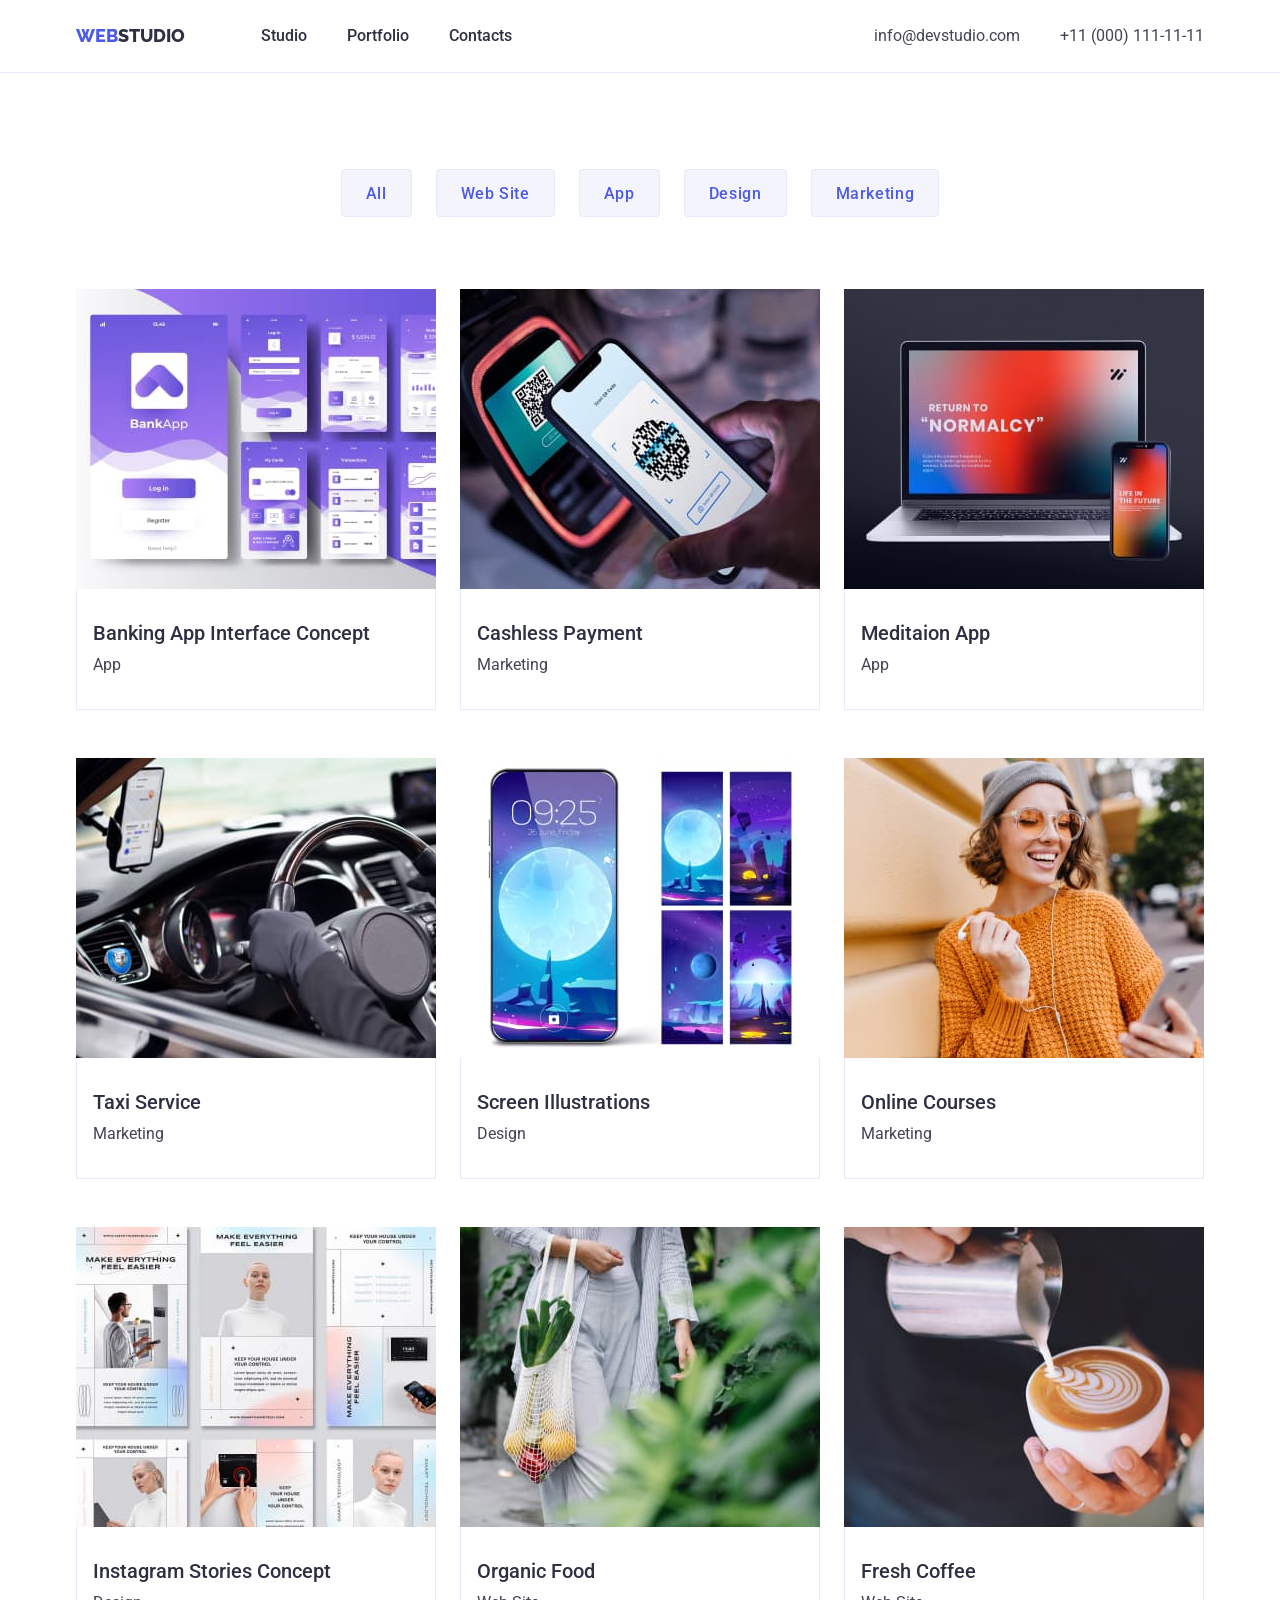
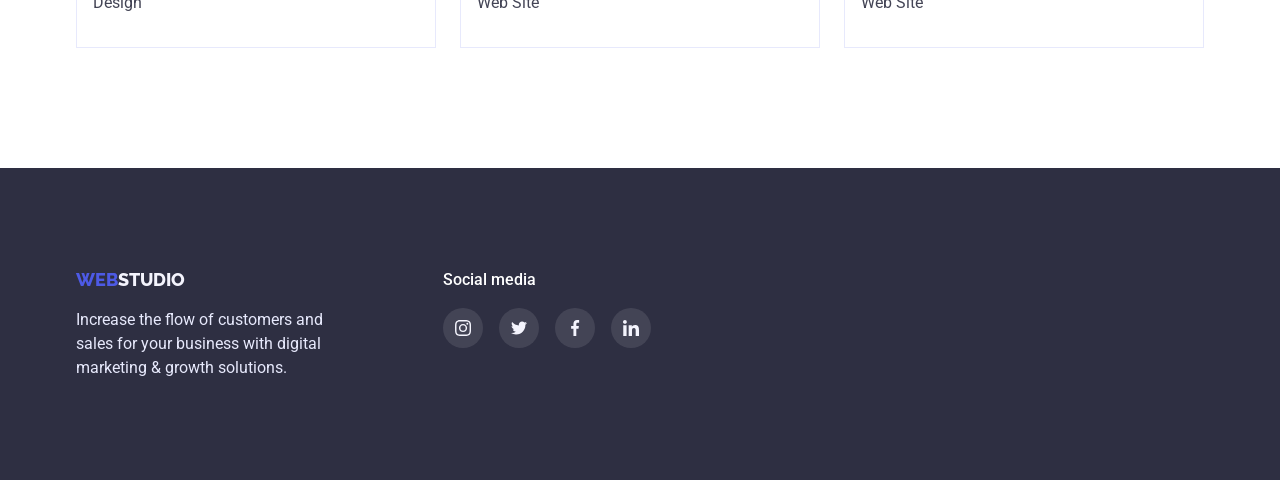
==== portfolio.html @ 689ca7af "Create portfolio.html" ====
<!DOCTYPE html>
<html lang="en">
<head>
    <meta charset="UTF-8">
    <meta http-equiv="X-UA-Compatible" content="IE=edge">
    <meta name="viewport" content="width=device-width, initial-scale=1.0">
    <title>goit-markup-hw-03</title>
    <!-- ====================== Attaching text styles. ====================== -->
    <link rel="preconnect" href="https://fonts.googleapis.com">
    <link rel="preconnect" href="https://fonts.gstatic.com" crossorigin>
    <link href="https://fonts.googleapis.com/css2?family=Raleway:wght@800&family=Roboto:wght@400;500;700;900&display=swap"
        rel="stylesheet">
    <!-- ====================== Normalization. ====================== -->    
    <link rel="stylesheet" href="https://cdnjs.cloudflare.com/ajax/libs/modern-normalize/1.1.0/modern-normalize.min.css">
    <!-- ====================== Attaching a styles file. ====================== -->
    <link rel="stylesheet" href="./css/styles.css">
</head>

<body>
    
    <!-- ====================== Page header! ====================== -->
    <header class="h-underline">
        <!-- ====================== Main navigation ====================== -->
                  
        <div class="main-nav container">
            <nav class="main-nav">
                <!-- ====================== logo created as a text ====================== -->
                <a href="./index.html" class="link"><span class="logo-web">Web</span><span class="logo-studio-h">Studio</span></a>
            
                    <!-- ====================== Main page navigation ====================== -->
                    <ul class="site-nav link">
                        <li class="item"><a href="./index.html" class="link medium-text">Studio</a></li> 
                        <li class="item"><a href="./portfolio.html" class="link medium-text">Portfolio</a></li>
                        <li class="item"><a href="" class="link medium-text">Contacts</a></li>
                    </ul>
            </nav>
                    
                    <!-- ====================== Contacts ====================== -->
            
            <address class="adress-nav">
                
                    <ul class="auth-nav link">
                        <li class="item"><a href="mailto:info@devstudio.com" class="link small-text carrent">info@devstudio.com</a></li>
                         <li class="item"><a href="tel:+110001111111" class="link small-text carrent">+11 (000) 111-11-11</a></li>
                    </ul>
                
            </address>
        </div >
        
    </header>
    <!-- ====================== Main oraginal conten ====================== -->
    <main>

        <!-- ====================== Main section ====================== -->
        <section class="portfolio-section">

            <!-- ====================== Top menu filter ====================== -->
        <div class="container element-direction">
            <div class="b-positionong">
                <ul class="btm link">
                    <li class="item"><button type="button" class="button-nav button-text">All</button></li>
                    <li class="item"><button type="button" class="button-nav button-text">Web Site</button></li>
                    <li class="item"><button type="button" class="button-nav button-text">App</button></li>
                    <li class="item"><button type="button" class="button-nav button-text">Design</button></li>
                    <li class="item"><button type="button" class="button-nav button-text">Marketing</button></li>
                </ul>
            </div>
                
        <!-- Portfolio cards space -->

            <div>
                <ul class="card-set link">
                    <li class="item">
                        <img src="./images/portfolio/bank-app.jpg" alt="banking applications" width="360" height="300">
                        <div class="card-set-description"> 
                            <h2 class="title-third">Banking App Interface Concept</h2>
                            <p class="small-text">App</p>
                        </div>
                    </li>
    
                    <li class="item">
                        <img src="./images/portfolio/mobile-in-car.jpg" alt="mobile payments in the car" width="360" height="300">
                        <div class="card-set-description">
                            <h2 class="title-third">Cashless Payment</h2>
                            <p class="small-text">Marketing</p>
                        </div>
                    </li>
    
                    <li class="item">
                        <img src="./images/portfolio/laptop.jpg" alt="laptop and phone" width="360" height="300">
                        <div class="card-set-description">
                            <h2 class="title-third">Meditaion App</h2>
                            <p class="small-text">App</p>
                        </div>
                    </li>
    
                    <li class="item">
                        <img src="./images/portfolio/steering-wheel.jpg" alt="hands on the steering wheel" width="360" height="300">
                        <div class="card-set-description">
                            <h2 class="title-third">Taxi Service</h2>
                            <p class="small-text">Marketing</p>
                        </div>
                    </li>
    
                    <li class="item">
                        <img src="./images/portfolio/mobile-pic.jpg" alt="pictures on the phone screen" width="360" height="300">
                        <div class="card-set-description">
                            <h2 class="title-third">Screen Illustrations</h2>
                            <p class="small-text">Design</p>
                        </div>
                    </li>
                    <li class="item">
                        <img src="./images/portfolio/young-girl.jpg" alt="a girl with a phone in her hand" width="360" height="300">
                        <div class="card-set-description">
                            <h2 class="title-third">Online Courses</h2>
                            <p class="small-text">Marketing</p>
                        </div>
                    </li>
    
                    <li class="item">
                        <img src="./images/portfolio/portret-pic.jpg" alt="design of stories for Instagram" width="360" height="300">
                        <div class="card-set-description">
                            <h2 class="title-third">Instagram Stories Concept</h2>
                            <p class="small-text">Design</p>
                        </div>
                    </li>
    
                    <li class="item">
                        <img src="./images/portfolio/mesh-beg.jpg" alt="food in a mesh bag" width="360" height="300">
                        <div class="card-set-description">
                            <h2 class="title-third">Organic Food</h2>
                            <p class="small-text">Web Site</p>
                        </div>
                    </li>
    
                    <li class="item">
                        <img src="./images/portfolio/cup-of-coffee.jpg" alt="cup of coffee in hand" width="360" height="300">
                        <div class="card-set-description">
                            <h2 class="title-third">Fresh Coffee</h2>
                            <p class="small-text">Web Site</p>
                        </div>
                    </li>
                </ul>
            </div>
        </div>
        </section>
        
    </main>

    <!-- ====================== Page footer! ====================== -->
    <footer class="section-f-double-pad bg-color-f">
        
        <div class="container footer-box">

            <div class="logo-f-size">
                <a href="./index.html" class="link"><span class="logo-web">Web</span><span class="logo-studio-f">Studio</span></a>
                <p class="footer-text">
                    Increase the flow of customers and <br> sales for your business with digital <br> marketing & growth solutions. 
                </p>
            </div>

            <div class="foter-cosial-media">
                <p class="medium-text-footer-social">Social media</p>

                <ul class="social-list list">

                    <li class="social-list-iten">
                        <a href="" class="social-list-link-f">
                            <svg class="social-list-icon" width="16" height="16">
                                <use href="./images/icons.svg#icon-our-team-instagram"></use>
                            </svg>
                        </a>
                    </li>

                    <li class="social-list-iten">
                        <a href="" class="social-list-link-f">
                            <svg class="social-list-icon" width="16" height="16">
                                <use href="./images/icons.svg#icon-our-team-twitter"></use>
                            </svg>
                        </a>
                    </li>

                    <li class="social-list-iten">
                        <a href="" class="social-list-link-f">
                            <svg class="social-list-icon" width="16" height="16">
                                <use href="./images/icons.svg#icon-our-team-facebook"></use>
                            </svg>
                        </a>
                    </li>

                    <li class="social-list-iten">
                        <a href="" class="social-list-link-f">
                            <svg class="social-list-icon" width="16" height="16">
                                <use href="./images/icons.svg#icon-our-team-linkedin"></use>
                            </svg>
                        </a>
                    </li>
                    
                </ul>

            </div>

        </div>
          
    </footer>
</body>
</html>
---- css/styles.css ----
/* ====================== Stule Guide (colors) ====================== */

/* ====================== Оголошуємо змінні CSS ====================== */
:root {
    --primary-brand-color: #4D5AE5;
    --pressed-state-color: #404BBF;
    --hero-text-color: #ffffff;
    --dark-color: #2E2F42;
    --success-color: #31D0AA;
    --text-color: #434455;
    --subtle-text-color: #8E8F99;
    --accent-color: #E7E9FC;
    --light-colors: #F4F4FD;
    
    --space-under-section: 120px;
}

/* ====================== Body global stylea! ====================== */
html {
    box-sizing: border-box;
}

*,
*::before,
*::after {
    box-sizing: inherit;
}

body {
    font-family: 'roboto', sans-serif;
    color: var(--dark-color);
}

h1, h2, h3, p {
    margin-top: 0px;
    margin-bottom: 0px;
}

ul, ol {
    margin-top: 0px;
    margin-bottom: 0px;
    padding-left: 0px;
}

img {
    display: block;
    margin-right: 0px;
}

button {
    cursor: pointer;
}

/* ====================== Text Guide ====================== */

/* Global main paramrters for text */
.main-text-style {
    font-style: normal;
    letter-spacing: 0.02em;
}

/* H1 style */
.hero-title {
    
    margin-top: 0px;
    margin-bottom: 0px;
    text-align: center;
    font-size: 56px;
    line-height: 1.15;    
    color: var(--hero-text-color);
}

.fool-title {
    margin-bottom: 48px;
}

/* H2 style */
.title-second {
    text-align: center;
    margin-bottom: 72px;

    font-size: 36px;
    line-height: 1.11;
    text-transform: capitalize;   
}

/* H3 style */
.title-third {
    margin-top: 0px;
    margin-bottom: 8px;
    font-weight: 500;
    font-size: 20px;
    line-height: 1.2;
    color: var(--dark-color);
}

/* Body text style */
.small-text {
    margin-top: 0px;
    margin-bottom: 0px;

    font-size: 16px;
    line-height: 1.5;
    color: var(--text-color);
}


/* Body text style 2 */
.medium-text {
    font-weight: 500;
    font-size: 16px;
    line-height: 1.5;
    color: var(--dark-color);
}

/* Footer text */
.footer-text {
    
    padding-top: 16px;
    font-size: 16px;
    line-height: 1.5;
    color: var(--accent-color);

}

/* Text style Footwr social media before list of icon */
.medium-text-footer-social {
    font-weight: 500;
    font-size: 16px;
    line-height: 1.5;
    margin-bottom: 16px;
    color: var(--hero-text-color);
}

/* ====================== Universal Container ====================== */

.container {
    margin-left: auto;
    margin-right: auto;
    width: 1158px; 
    padding-left: 15px;
    padding-right: 15px;
}

.section-singl-pad {
    padding-top: 120px;   
}

.section-double-pad {
    padding-top: 120px;
    padding-bottom: 120px;
}

.section-f-double-pad {
    padding-top: 100px;
    padding-bottom: 100px;
}

.portfolio-section {
    padding-top: 96px;
    padding-bottom: 120px;
}

.h-underline {
    border-bottom: 1px solid var(--accent-color);
}
/* ====================== main page hero button ====================== */

/* Button text style */
.button-text {
    font-family: 'Roboto', sans-serif;
    font-weight: 500;
    font-size: 16px;
    line-height: 1.5;
    letter-spacing: 0.04em; 
    color: var(--primary-brand-color);
}

/* Hero-button text style */
.hero-button {
    display: block;
    margin-left: auto;
    margin-right: auto;
    padding: 16px 32px;

    font-weight: 500;
    font-size: 16px;
    line-height: 1.5;
    letter-spacing: 0.04em; 
    color: var(--hero-text-color);
    background-color: var(--primary-brand-color);
    border: none;
    cursor: pointer;
}
/* ====================== logo ====================== */
.logo-web {
    font-family: 'Raleway', sans-serif;
    font-style: normal;
    font-weight: 800;
    font-size: 18px;
    line-height: 1.33;
    color: var(--primary-brand-color); 
    text-transform: uppercase;
}

.logo-studio-h {
    font-family: 'Raleway', sans-serif;
    font-style: normal;
    font-weight: 800;
    font-size: 18px;
    line-height: 1.33;
    color: var(--dark-color);
    text-transform: uppercase;
    
}

.logo-studio-f {
    font-family: 'Raleway', sans-serif;
    font-style: normal;
    font-weight: 800;
    font-size: 18px;
    line-height: 1.33;
    color: var(--light-colors);
    text-transform: uppercase;
}

/* ====================== BG section Colors ====================== */
/* Page header style */
.bg-color-h {
    margin-left: auto;
    margin-right: auto;
    
    padding-top: 188px;
    padding-bottom: 188px;
    
    background-color: var(--dark-color);
}

.bg-color-f {      
    background-color: var(--dark-color);
}

/* BG section Our Team */
.our-team-colors-bg {
     background-color: var(--light-colors);
}


/* ====================== Link and list ====================== */
/* Link style */
.link {
    font-style: normal;
    text-decoration: none;
    list-style: none;
    padding: 0px;
    margin: 0px;
}

.list {
    list-style: none;
}
/* ====================== Site Navigation ====================== */

/* Main mav */

.main-nav {
    display: flex;
    align-items: center; 
}

.site-nav {
    display: flex;
    margin-left: 76px;
}

.site-nav .item + .item {
    margin-left: 40px;
}

.site-nav .link {
    display: block;
    padding-top: 24px;
    padding-bottom: 24px;
}

.site-nav .link:hover,
.site-nav .link:focus {
    color: var(--primary-brand-color);
}

/* A highlighted link to the active page */
.site-nav .carrent {
    color: blue;
}
/* ====================== Hero. ====================== */

.hero-bg {
    background-image: linear-gradient(rgba(46, 47, 66, 0.7), rgba(46, 47, 66, 0.7)), url(../images/hero/fon-pic-ofice-people.jpg);
    width: 1440px;
    height: 600px;
    background-repeat: no-repeat;
    background-position: center center;
    background-size: cover;
}

/* ====================== Section 2. Privilegis. ====================== */

.privil-list {
    display: flex;
    justify-content: center;
    gap: 24px;
}

.privil-list-link {
    display: flex;
    justify-content: center;
    align-items: center;
    width: 264px;
    height: 112px;
    margin-bottom: 8px;
    background-color: var(--light-colors);
    border-radius: 4px;
}

/* ====================== Section 3. What are we doing. ====================== */

.photo {
    display: flex;
}

.photo .item + .item {
    margin-left: 24px;
}

/* ====================== Section 4. Our Team. ====================== */

.team-cards {
    text-align: center;
    display: flex;
    
}

.team-cards .item + .item {
    margin-left: 24px;
}


.card-description {
    padding-top: 32px;
    padding-bottom: 32px;
    background-color: #fff;
    box-shadow: 0px 1px 6px rgba(46, 47, 66, 0.08), 0px 1px 1px rgba(46, 47, 66, 0.16), 0px 2px 1px rgba(46, 47, 66, 0.08);
    border-radius: 0px 0px 4px 4px;
}

.social-list {
    display: flex;
    justify-content: center;
    gap: 16px;
}

.social-list-link {
    display: flex;
    justify-content: center;
    align-items: center;
    width: 40px;
    height: 40px;
    border-radius: 50%;
    background-color: var(--primary-brand-color);
}

.social-list-link:focus,
.social-list-link:hover {
    background-color: var(--pressed-state-color);
}

.small-text-icon {
    margin-top: 0px;
    margin-bottom: 0px;

    font-size: 16px;
    line-height: 1.5;
    color: var(--text-color);
    margin-bottom: 8px;
}

.social-list-icon {
    fill: var(--light-colors);
}
/* ====================== Section 5. Customers. ====================== */

.section-double-pad-long-up {
    padding-top: 130px;
    padding-bottom: 120px;
}

.customers-list {
    display: flex;
    justify-content: center;
    gap: 24px;
}

.customers-list-item {
    display: flex;
}

.customers-list-link {
    display: flex;
    justify-content: center;
    align-items: center;
    width: 168px;
    height: 88px;
    border: 1px solid var(--subtle-text-color);
    border-radius: 4px;
}

.customers-list-icon {
    fill: var(--subtle-text-color);
}

.customers-list-link:focus,
.customers-list-link:hover {
    border-color: var(--primary-brand-color);
}

.customers-list-link:focus .customers-list-icon,
.customers-list-link:hover .customers-list-icon {
    fill: var(--primary-brand-color);
} 

/* ====================== Footer. ====================== */

.logo-footer {
    padding-bottom: 16px;
    display: block;
}

.footer-box {
    display: flex;
}

.foter-cosial-media {
    margin-left: 120px;
}

.social-list-link-f {
    display: flex;
    justify-content: center;
    align-items: center;
    width: 40px;
    height: 40px;
    border-radius: 50%;
    background-color: rgba(255, 255, 255, 0.1);;
}

.social-list-link-f:focus,
.social-list-link-f:hover {
    background-color: var(--success-color);
}

/* ====================== Adress Activation ====================== */

.adress-nav {
    margin-left: auto;
    display: flex;
}

.adress-nav .link:hover,
.adress-nav .link:focus {
    color: var(--primary-brand-color);
}

.auth-nav {
    display: flex;
}

.auth-nav .link {
    display: block;
    padding-top: 24px;
    padding-bottom: 24px;
}
.auth-nav .item + .item {
    margin-left: 40px;
}
/* ====================== Portfolio button menu navigation ====================== */

.element-direction {
    flex-direction: column;
}

.b-positionong {
    justify-content: center;
    margin-bottom: 72px;
}

.btm {
    display: flex;
    justify-content: center;
}

.btm .item + .item {
    margin-left: 24px;
}

.button-nav {
    display: inline-block;
    padding: 12px 24px;

    height: 48px;
    color: var(--primary-brand-color);
    background-color: var(--light-colors);
    border: 1px solid #E7E9FC;
    border-radius: 4px;
    cursor: pointer;
    font-family: 'Roboto', sans-serif;
    text-align: center;
}

.button-nav:hover,
.button-nav:focus {
    color: var(--hero-text-color);
    background-color: var(--pressed-state-color);
    border: 1px solid transparent;

    box-shadow: 0px 3px 1px rgba(0, 0, 0, 0.1), 0px 2px 1px rgba(0, 0, 0, 0.08), 0px 2px 2px rgba(0, 0, 0, 0.12);
    border-radius: 4px;
}

/* ====================== Portfolio cards ====================== */

.card-set {
    display: flex;
    flex-wrap: wrap;

    list-style: none;
    margin-left: -24px;
    margin-top: -48px;
}

.card-set > .item {
    flex-basis: calc(100% / 3 - 24px);
}

.card-set-description {    
    width: 360px;
    padding-top: 32px;
    padding-bottom: 32px;
    padding-left: 16px;
    
    border: 1px solid #E7E9FC;
    border-top: 0px;
}

.card-set .item:hover,
.card-set .item:focus {
    box-shadow: 0px 1px 6px rgba(46, 47, 66, 0.08), 0px 1px 1px rgba(46, 47, 66, 0.16), 0px 2px 1px rgba(46, 47, 66, 0.08);
}

.card-set > .item {
    margin-left: 24px;
    margin-top: 48px;
}
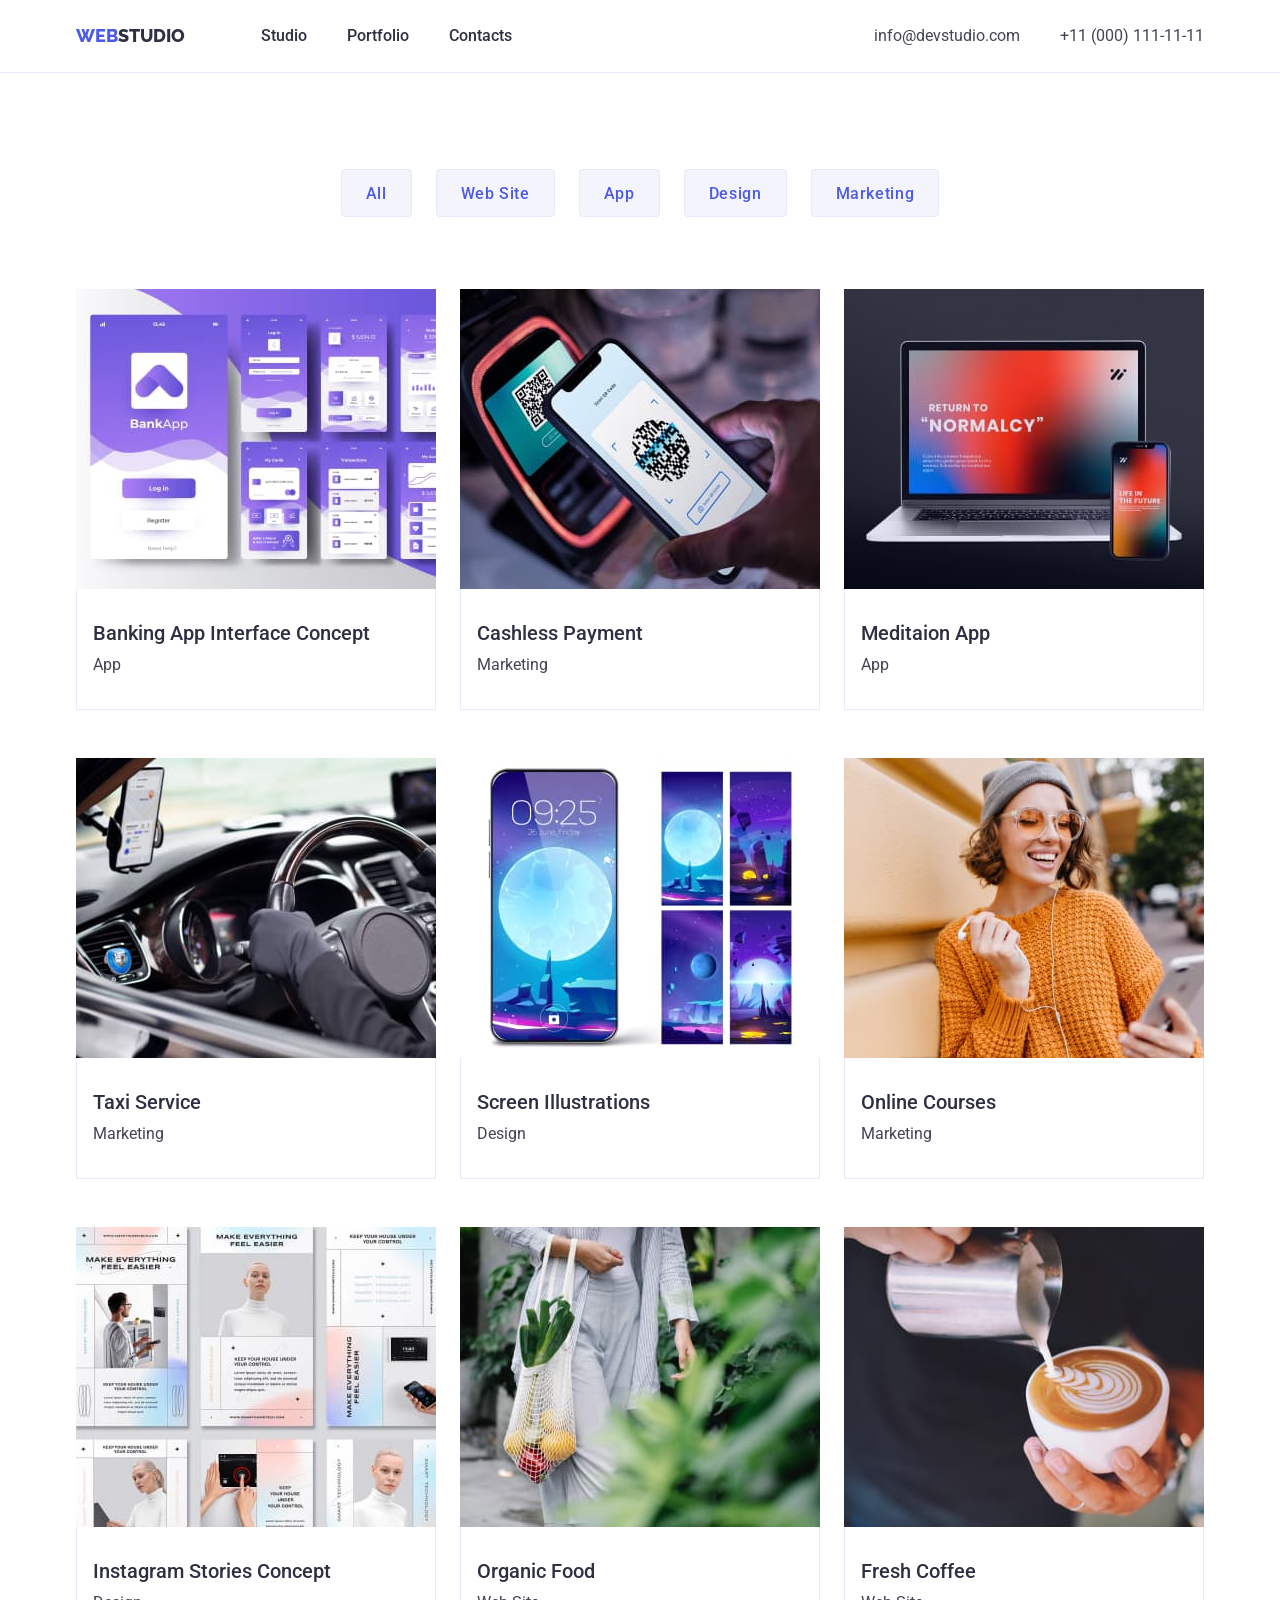
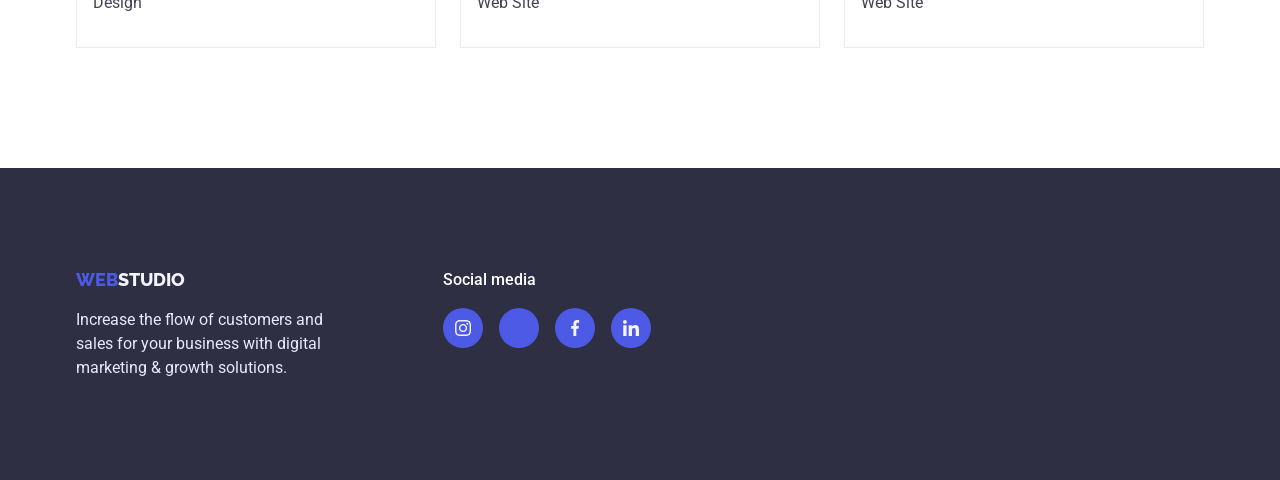
==== commit 6e2dc8f2: "Update portfolio.html" ====
--- a/portfolio.html
+++ b/portfolio.html
@@ -1,7 +1,7 @@
 <!DOCTYPE html>
 <html lang="en">
 <head>
-    <meta charset="UTF-8">
+    <meta charset="UTF-8"> 
     <meta http-equiv="X-UA-Compatible" content="IE=edge">
     <meta name="viewport" content="width=device-width, initial-scale=1.0">
     <title>goit-markup-hw-03</title>
@@ -18,190 +18,200 @@
 
 <body>
     
-    <!-- ====================== Page header! ====================== -->
-    <header class="h-underline">
-        <!-- ====================== Main navigation ====================== -->
-                  
-        <div class="main-nav container">
-            <nav class="main-nav">
-                <!-- ====================== logo created as a text ====================== -->
-                <a href="./index.html" class="link"><span class="logo-web">Web</span><span class="logo-studio-h">Studio</span></a>
+        <!-- ====================== Page header! ====================== -->
+        <header class="h-underline">
+            <!-- ====================== Main navigation ====================== -->
+                    
+            <div class="main-nav container">
+                <nav class="main-nav">
+                    <!-- ====================== logo created as a text ====================== -->
+                    <a href="./index.html" class="link"><span class="logo-web">Web</span><span class="logo-studio-h">Studio</span></a> 
+                
+                        <!-- ====================== Main page navigation ====================== -->
+                        <ul class="site-nav link">
+                            <li class="item"><a href="./index.html" class="link medium-text">Studio</a></li> 
+                            <li class="item"><a href="./portfolio.html" class="link medium-text">Portfolio</a></li>
+                            <li class="item"><a href="" class="link medium-text">Contacts</a></li>
+                        </ul>
+                </nav>
+                        
+                        <!-- ====================== Contacts ====================== -->
+                
+                <address class="adress-nav">
+                    
+                        <ul class="auth-nav link">
+                            <li class="item"><a href="mailto:info@devstudio.com" class="link small-text carrent">info@devstudio.com</a></li>
+                            <li class="item"><a href="tel:+110001111111" class="link small-text carrent">+11 (000) 111-11-11</a></li>
+                        </ul>
+                    
+                </address>
+            </div >
             
-                    <!-- ====================== Main page navigation ====================== -->
-                    <ul class="site-nav link">
-                        <li class="item"><a href="./index.html" class="link medium-text">Studio</a></li> 
-                        <li class="item"><a href="./portfolio.html" class="link medium-text">Portfolio</a></li>
-                        <li class="item"><a href="" class="link medium-text">Contacts</a></li>
+        </header>
+        <!-- ====================== Main oraginal conten ====================== -->
+        <main>
+
+            <!-- ====================== Main section ====================== -->
+            <section class="portfolio-section">
+
+                <!-- ====================== Top menu filter ====================== -->
+            <div class="container element-direction">
+                <div class="b-positionong">
+                    <ul class="btm link">
+                        <li class="item"><button type="button" class="button-nav button-text">All</button></li>
+                        <li class="item"><button type="button" class="button-nav button-text">Web Site</button></li>
+                        <li class="item"><button type="button" class="button-nav button-text">App</button></li>
+                        <li class="item"><button type="button" class="button-nav button-text">Design</button></li>
+                        <li class="item"><button type="button" class="button-nav button-text">Marketing</button></li>
                     </ul>
-            </nav>
-                    
-                    <!-- ====================== Contacts ====================== -->
+                </div>
+                    
+            <!-- Portfolio cards space -->
+
+                <div>
+                    <ul class="card-set link">
+                        <li class="item">
+                            <img src="./images/portfolio/bank-app.jpg" alt="banking applications" width="360" height="300">
+                            <div class="card-set-description"> 
+                                <h2 class="title-third">Banking App Interface Concept</h2>
+                                <p class="small-text">App</p>
+                            </div>
+                        </li>
+        
+                        <li class="item">
+                            <img src="./images/portfolio/mobile-in-car.jpg" alt="mobile payments in the car" width="360" height="300">
+                            <div class="card-set-description">
+                                <h2 class="title-third">Cashless Payment</h2>
+                                <p class="small-text">Marketing</p>
+                            </div>
+                        </li>
+        
+                        <li class="item">
+                            <img src="./images/portfolio/laptop.jpg" alt="laptop and phone" width="360" height="300">
+                            <div class="card-set-description">
+                                <h2 class="title-third">Meditaion App</h2>
+                                <p class="small-text">App</p>
+                            </div>
+                        </li>
+        
+                        <li class="item">
+                            <img src="./images/portfolio/steering-wheel.jpg" alt="hands on the steering wheel" width="360" height="300">
+                            <div class="card-set-description">
+                                <h2 class="title-third">Taxi Service</h2>
+                                <p class="small-text">Marketing</p>
+                            </div>
+                        </li>
+        
+                        <li class="item">
+                            <img src="./images/portfolio/mobile-pic.jpg" alt="pictures on the phone screen" width="360" height="300">
+                            <div class="card-set-description">
+                                <h2 class="title-third">Screen Illustrations</h2>
+                                <p class="small-text">Design</p>
+                            </div>
+                        </li>
+                        <li class="item">
+                            <img src="./images/portfolio/young-girl.jpg" alt="a girl with a phone in her hand" width="360" height="300">
+                            <div class="card-set-description">
+                                <h2 class="title-third">Online Courses</h2>
+                                <p class="small-text">Marketing</p>
+                            </div>
+                        </li>
+        
+                        <li class="item">
+                            <img src="./images/portfolio/portret-pic.jpg" alt="design of stories for Instagram" width="360" height="300">
+                            <div class="card-set-description">
+                                <h2 class="title-third">Instagram Stories Concept</h2>
+                                <p class="small-text">Design</p>
+                            </div>
+                        </li>
+        
+                        <li class="item">
+                            <img src="./images/portfolio/mesh-beg.jpg" alt="food in a mesh bag" width="360" height="300">
+                            <div class="card-set-description">
+                                <h2 class="title-third">Organic Food</h2>
+                                <p class="small-text">Web Site</p>
+                            </div>
+                        </li>
+        
+                        <li class="item">
+                            <img src="./images/portfolio/cup-of-coffee.jpg" alt="cup of coffee in hand" width="360" height="300">
+                            <div class="card-set-description">
+                                <h2 class="title-third">Fresh Coffee</h2>
+                                <p class="small-text">Web Site</p>
+                            </div>
+                        </li>
+                    </ul>
+                </div>
+            </div>
+            </section>
             
-            <address class="adress-nav">
-                
-                    <ul class="auth-nav link">
-                        <li class="item"><a href="mailto:info@devstudio.com" class="link small-text carrent">info@devstudio.com</a></li>
-                         <li class="item"><a href="tel:+110001111111" class="link small-text carrent">+11 (000) 111-11-11</a></li>
-                    </ul>
-                
-            </address>
-        </div >
-        
-    </header>
-    <!-- ====================== Main oraginal conten ====================== -->
-    <main>
-
-        <!-- ====================== Main section ====================== -->
-        <section class="portfolio-section">
-
-            <!-- ====================== Top menu filter ====================== -->
-        <div class="container element-direction">
-            <div class="b-positionong">
-                <ul class="btm link">
-                    <li class="item"><button type="button" class="button-nav button-text">All</button></li>
-                    <li class="item"><button type="button" class="button-nav button-text">Web Site</button></li>
-                    <li class="item"><button type="button" class="button-nav button-text">App</button></li>
-                    <li class="item"><button type="button" class="button-nav button-text">Design</button></li>
-                    <li class="item"><button type="button" class="button-nav button-text">Marketing</button></li>
-                </ul>
+        </main>
+
+        <!-- ====================== Page footer! ====================== -->
+        <footer class="section-f-double-pad bg-color-f">
+            
+            <div class="container footer-box">
+
+                <div class="logo-f-size">
+                    <a href="./index.html" class="link"><span class="logo-web">Web</span><span class="logo-studio-f">Studio</span></a>
+                    <p class="footer-text">
+                        Increase the flow of customers and <br> sales for your business with digital <br> marketing & growth solutions. 
+                    </p>
+                </div>
+
+                <div class="foter-cosial-media">
+                    <p class="medium-text-footer-social">Social media</p>
+
+                    <ul class="social-list list">
+                        <li class="social-list-iten">
+                            <a 
+                            class="social-list-link"
+                            href="https://www.instagram.com/" 
+                            target="_blank" 
+                            rel="noopener noreferrer">
+                            <svg class="social-list-icon" width="16" height="16">
+                            <use href="./images/icons.svg#icon-our-team-instagram"></use>
+                            </svg>
+                            </a>
+                        </li>
+                        <li class="social-list-iten">
+                            <a
+                            class="social-list-link"
+                            href="https://www.twitter.com/"
+                            target="_blank"
+                            rel="noopener noreferrer">
+                            <svg class="social-list-icon" width="16" height="16">
+                            <use href="./images/icons.svg#icon-twitter"></use>
+                            </svg>
+                            </a>
+                        </li>
+
+                        <li class="social-list-iten">
+                            <a 
+                            class="social-list-link"
+                            href="https://www.facebook.com/"
+                            target="_blank"
+                            rel="noopener noreferrer">
+                            <svg class="social-list-icon" width="16" height="16">
+                            <use href="./images/icons.svg#icon-our-team-facebook"></use>
+                            </svg>
+                            </a>
+                        </li>
+
+                        <li class="social-list-iten">
+                            <a 
+                            class="social-list-link"
+                            href="https://linkedin.com/"
+                            target="_blank"
+                            rel="noopener noreferrer">
+                            <svg class="social-list-icon" width="16" height="16">
+                            <use href="./images/icons.svg#icon-our-team-linkedin"></use>
+                            </svg>
+                            </a>
+                        </li>
+                    </ul>   
+                </div>
             </div>
-                
-        <!-- Portfolio cards space -->
-
-            <div>
-                <ul class="card-set link">
-                    <li class="item">
-                        <img src="./images/portfolio/bank-app.jpg" alt="banking applications" width="360" height="300">
-                        <div class="card-set-description"> 
-                            <h2 class="title-third">Banking App Interface Concept</h2>
-                            <p class="small-text">App</p>
-                        </div>
-                    </li>
-    
-                    <li class="item">
-                        <img src="./images/portfolio/mobile-in-car.jpg" alt="mobile payments in the car" width="360" height="300">
-                        <div class="card-set-description">
-                            <h2 class="title-third">Cashless Payment</h2>
-                            <p class="small-text">Marketing</p>
-                        </div>
-                    </li>
-    
-                    <li class="item">
-                        <img src="./images/portfolio/laptop.jpg" alt="laptop and phone" width="360" height="300">
-                        <div class="card-set-description">
-                            <h2 class="title-third">Meditaion App</h2>
-                            <p class="small-text">App</p>
-                        </div>
-                    </li>
-    
-                    <li class="item">
-                        <img src="./images/portfolio/steering-wheel.jpg" alt="hands on the steering wheel" width="360" height="300">
-                        <div class="card-set-description">
-                            <h2 class="title-third">Taxi Service</h2>
-                            <p class="small-text">Marketing</p>
-                        </div>
-                    </li>
-    
-                    <li class="item">
-                        <img src="./images/portfolio/mobile-pic.jpg" alt="pictures on the phone screen" width="360" height="300">
-                        <div class="card-set-description">
-                            <h2 class="title-third">Screen Illustrations</h2>
-                            <p class="small-text">Design</p>
-                        </div>
-                    </li>
-                    <li class="item">
-                        <img src="./images/portfolio/young-girl.jpg" alt="a girl with a phone in her hand" width="360" height="300">
-                        <div class="card-set-description">
-                            <h2 class="title-third">Online Courses</h2>
-                            <p class="small-text">Marketing</p>
-                        </div>
-                    </li>
-    
-                    <li class="item">
-                        <img src="./images/portfolio/portret-pic.jpg" alt="design of stories for Instagram" width="360" height="300">
-                        <div class="card-set-description">
-                            <h2 class="title-third">Instagram Stories Concept</h2>
-                            <p class="small-text">Design</p>
-                        </div>
-                    </li>
-    
-                    <li class="item">
-                        <img src="./images/portfolio/mesh-beg.jpg" alt="food in a mesh bag" width="360" height="300">
-                        <div class="card-set-description">
-                            <h2 class="title-third">Organic Food</h2>
-                            <p class="small-text">Web Site</p>
-                        </div>
-                    </li>
-    
-                    <li class="item">
-                        <img src="./images/portfolio/cup-of-coffee.jpg" alt="cup of coffee in hand" width="360" height="300">
-                        <div class="card-set-description">
-                            <h2 class="title-third">Fresh Coffee</h2>
-                            <p class="small-text">Web Site</p>
-                        </div>
-                    </li>
-                </ul>
-            </div>
-        </div>
-        </section>
-        
-    </main>
-
-    <!-- ====================== Page footer! ====================== -->
-    <footer class="section-f-double-pad bg-color-f">
-        
-        <div class="container footer-box">
-
-            <div class="logo-f-size">
-                <a href="./index.html" class="link"><span class="logo-web">Web</span><span class="logo-studio-f">Studio</span></a>
-                <p class="footer-text">
-                    Increase the flow of customers and <br> sales for your business with digital <br> marketing & growth solutions. 
-                </p>
-            </div>
-
-            <div class="foter-cosial-media">
-                <p class="medium-text-footer-social">Social media</p>
-
-                <ul class="social-list list">
-
-                    <li class="social-list-iten">
-                        <a href="" class="social-list-link-f">
-                            <svg class="social-list-icon" width="16" height="16">
-                                <use href="./images/icons.svg#icon-our-team-instagram"></use>
-                            </svg>
-                        </a>
-                    </li>
-
-                    <li class="social-list-iten">
-                        <a href="" class="social-list-link-f">
-                            <svg class="social-list-icon" width="16" height="16">
-                                <use href="./images/icons.svg#icon-our-team-twitter"></use>
-                            </svg>
-                        </a>
-                    </li>
-
-                    <li class="social-list-iten">
-                        <a href="" class="social-list-link-f">
-                            <svg class="social-list-icon" width="16" height="16">
-                                <use href="./images/icons.svg#icon-our-team-facebook"></use>
-                            </svg>
-                        </a>
-                    </li>
-
-                    <li class="social-list-iten">
-                        <a href="" class="social-list-link-f">
-                            <svg class="social-list-icon" width="16" height="16">
-                                <use href="./images/icons.svg#icon-our-team-linkedin"></use>
-                            </svg>
-                        </a>
-                    </li>
-                    
-                </ul>
-
-            </div>
-
-        </div>
-          
-    </footer>
-</body>
+         </footer>
+    </body>
 </html>
--- a/css/styles.css
+++ b/css/styles.css
@@ -17,7 +17,7 @@
 
 /* ====================== Body global stylea! ====================== */
 html {
-    box-sizing: border-box;
+    box-sizing: border-box; 
 }
 
 *,
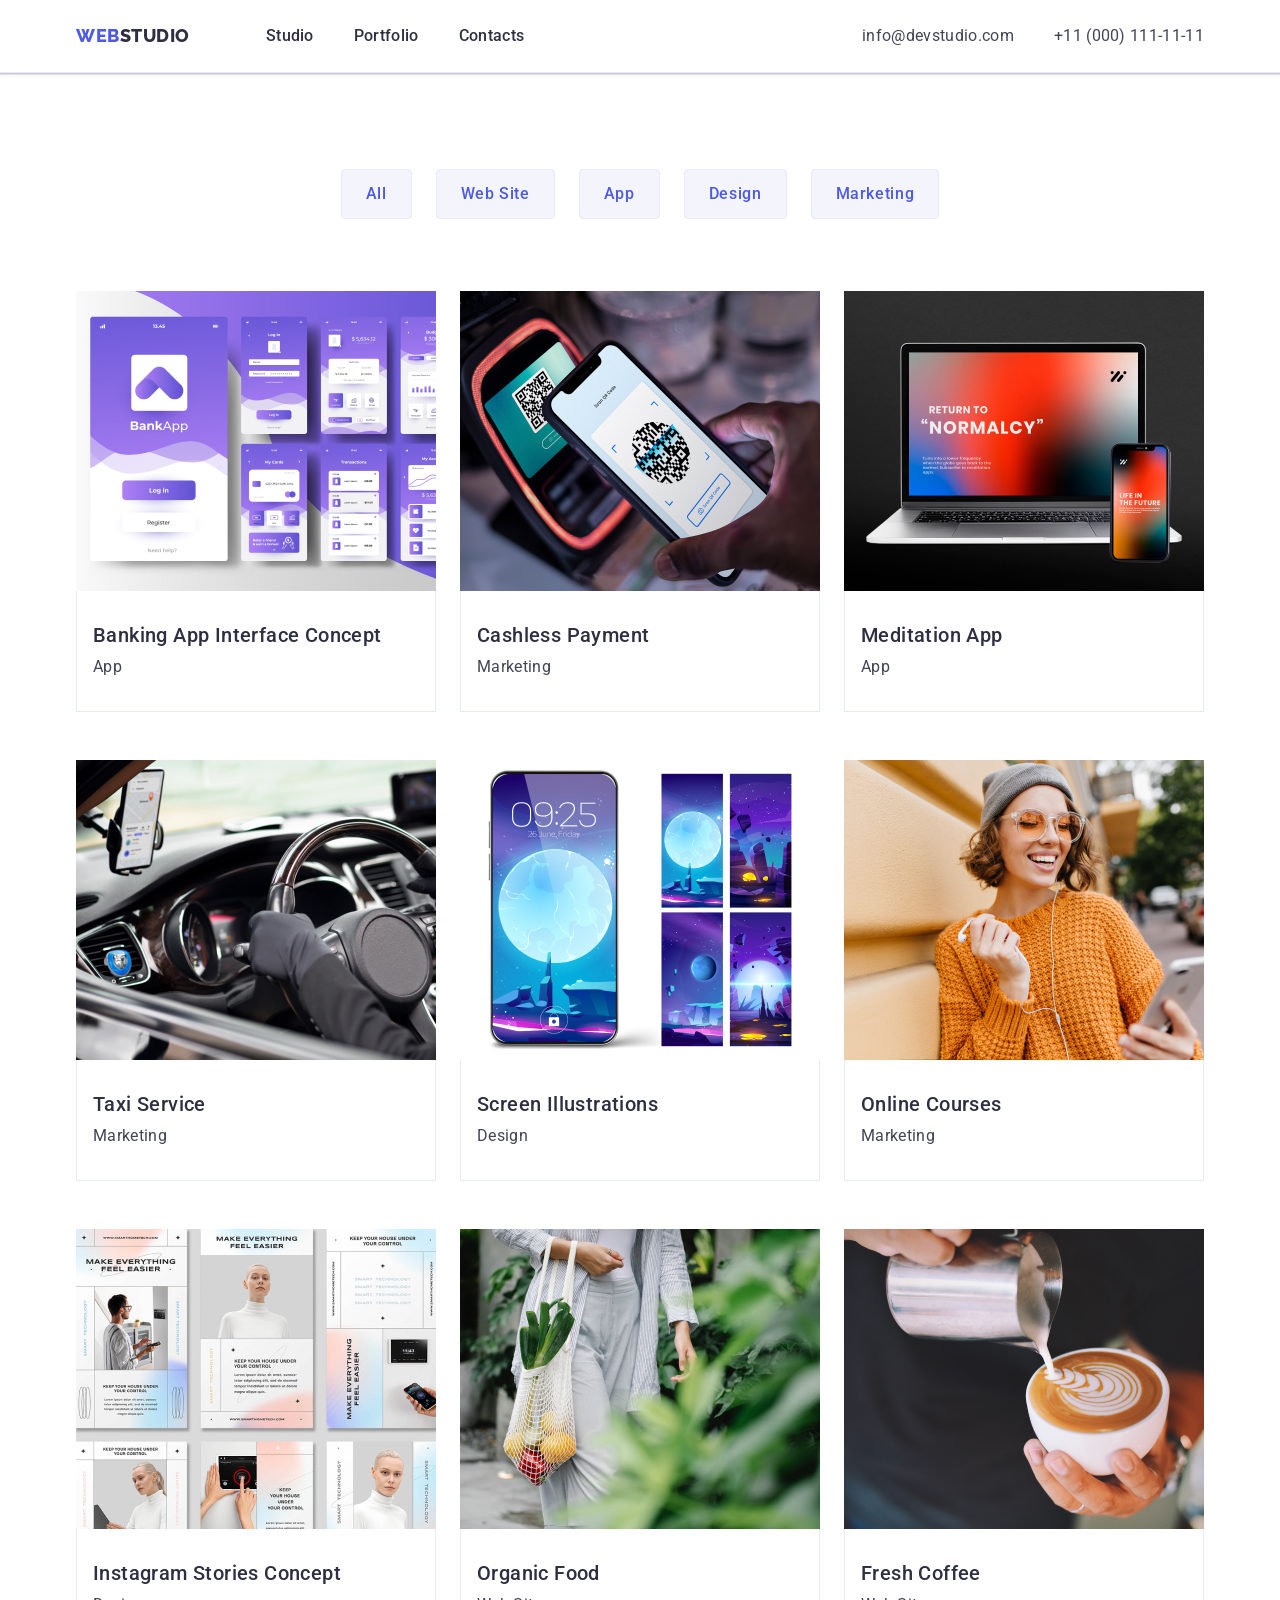
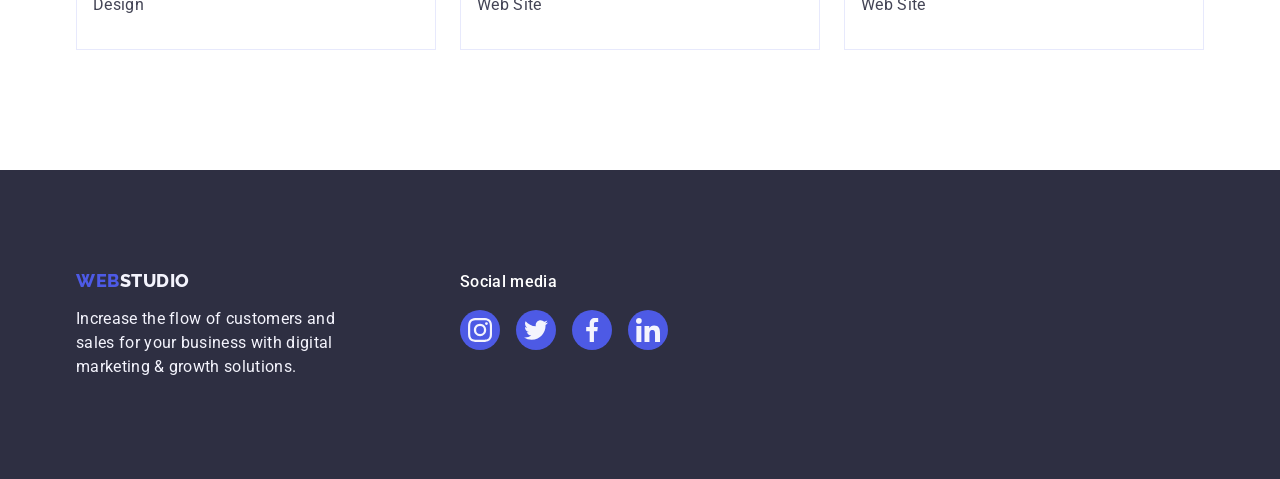
==== commit 43c42495: "Initial commit" ====
--- a/portfolio.html
+++ b/portfolio.html
@@ -1,217 +1,220 @@
 <!DOCTYPE html>
 <html lang="en">
-<head>
-    <meta charset="UTF-8"> 
-    <meta http-equiv="X-UA-Compatible" content="IE=edge">
-    <meta name="viewport" content="width=device-width, initial-scale=1.0">
-    <title>goit-markup-hw-03</title>
-    <!-- ====================== Attaching text styles. ====================== -->
-    <link rel="preconnect" href="https://fonts.googleapis.com">
-    <link rel="preconnect" href="https://fonts.gstatic.com" crossorigin>
-    <link href="https://fonts.googleapis.com/css2?family=Raleway:wght@800&family=Roboto:wght@400;500;700;900&display=swap"
-        rel="stylesheet">
-    <!-- ====================== Normalization. ====================== -->    
-    <link rel="stylesheet" href="https://cdnjs.cloudflare.com/ajax/libs/modern-normalize/1.1.0/modern-normalize.min.css">
-    <!-- ====================== Attaching a styles file. ====================== -->
-    <link rel="stylesheet" href="./css/styles.css">
-</head>
+  <head>
+    <meta charset="UTF-8" />
+    <meta http-equiv="X-UA-Compatible" content="IE=edge" />
+    <meta name="viewport" content="width=device-width, initial-scale=1.0" />
+    <title>Portfolio</title>
+    <link rel="preconnect" href="https://fonts.googleapis.com" />
+    <link rel="preconnect" href="https://fonts.gstatic.com" crossorigin />
+    <link
+      href="https://fonts.googleapis.com/css2?family=Raleway:wght@800&family=Roboto:wght@400;500;700&display=swap"
+      rel="stylesheet"
+    />
+    <link
+      rel="stylesheet"
+      href="https://cdnjs.cloudflare.com/ajax/libs/modern-normalize/1.1.0/modern-normalize.min.css"
+    />
 
-<body>
-    
-        <!-- ====================== Page header! ====================== -->
-        <header class="h-underline">
-            <!-- ====================== Main navigation ====================== -->
-                    
-            <div class="main-nav container">
-                <nav class="main-nav">
-                    <!-- ====================== logo created as a text ====================== -->
-                    <a href="./index.html" class="link"><span class="logo-web">Web</span><span class="logo-studio-h">Studio</span></a> 
-                
-                        <!-- ====================== Main page navigation ====================== -->
-                        <ul class="site-nav link">
-                            <li class="item"><a href="./index.html" class="link medium-text">Studio</a></li> 
-                            <li class="item"><a href="./portfolio.html" class="link medium-text">Portfolio</a></li>
-                            <li class="item"><a href="" class="link medium-text">Contacts</a></li>
-                        </ul>
-                </nav>
-                        
-                        <!-- ====================== Contacts ====================== -->
-                
-                <address class="adress-nav">
-                    
-                        <ul class="auth-nav link">
-                            <li class="item"><a href="mailto:info@devstudio.com" class="link small-text carrent">info@devstudio.com</a></li>
-                            <li class="item"><a href="tel:+110001111111" class="link small-text carrent">+11 (000) 111-11-11</a></li>
-                        </ul>
-                    
-                </address>
-            </div >
-            
-        </header>
-        <!-- ====================== Main oraginal conten ====================== -->
-        <main>
-
-            <!-- ====================== Main section ====================== -->
-            <section class="portfolio-section">
-
-                <!-- ====================== Top menu filter ====================== -->
-            <div class="container element-direction">
-                <div class="b-positionong">
-                    <ul class="btm link">
-                        <li class="item"><button type="button" class="button-nav button-text">All</button></li>
-                        <li class="item"><button type="button" class="button-nav button-text">Web Site</button></li>
-                        <li class="item"><button type="button" class="button-nav button-text">App</button></li>
-                        <li class="item"><button type="button" class="button-nav button-text">Design</button></li>
-                        <li class="item"><button type="button" class="button-nav button-text">Marketing</button></li>
-                    </ul>
-                </div>
-                    
-            <!-- Portfolio cards space -->
-
-                <div>
-                    <ul class="card-set link">
-                        <li class="item">
-                            <img src="./images/portfolio/bank-app.jpg" alt="banking applications" width="360" height="300">
-                            <div class="card-set-description"> 
-                                <h2 class="title-third">Banking App Interface Concept</h2>
-                                <p class="small-text">App</p>
-                            </div>
-                        </li>
-        
-                        <li class="item">
-                            <img src="./images/portfolio/mobile-in-car.jpg" alt="mobile payments in the car" width="360" height="300">
-                            <div class="card-set-description">
-                                <h2 class="title-third">Cashless Payment</h2>
-                                <p class="small-text">Marketing</p>
-                            </div>
-                        </li>
-        
-                        <li class="item">
-                            <img src="./images/portfolio/laptop.jpg" alt="laptop and phone" width="360" height="300">
-                            <div class="card-set-description">
-                                <h2 class="title-third">Meditaion App</h2>
-                                <p class="small-text">App</p>
-                            </div>
-                        </li>
-        
-                        <li class="item">
-                            <img src="./images/portfolio/steering-wheel.jpg" alt="hands on the steering wheel" width="360" height="300">
-                            <div class="card-set-description">
-                                <h2 class="title-third">Taxi Service</h2>
-                                <p class="small-text">Marketing</p>
-                            </div>
-                        </li>
-        
-                        <li class="item">
-                            <img src="./images/portfolio/mobile-pic.jpg" alt="pictures on the phone screen" width="360" height="300">
-                            <div class="card-set-description">
-                                <h2 class="title-third">Screen Illustrations</h2>
-                                <p class="small-text">Design</p>
-                            </div>
-                        </li>
-                        <li class="item">
-                            <img src="./images/portfolio/young-girl.jpg" alt="a girl with a phone in her hand" width="360" height="300">
-                            <div class="card-set-description">
-                                <h2 class="title-third">Online Courses</h2>
-                                <p class="small-text">Marketing</p>
-                            </div>
-                        </li>
-        
-                        <li class="item">
-                            <img src="./images/portfolio/portret-pic.jpg" alt="design of stories for Instagram" width="360" height="300">
-                            <div class="card-set-description">
-                                <h2 class="title-third">Instagram Stories Concept</h2>
-                                <p class="small-text">Design</p>
-                            </div>
-                        </li>
-        
-                        <li class="item">
-                            <img src="./images/portfolio/mesh-beg.jpg" alt="food in a mesh bag" width="360" height="300">
-                            <div class="card-set-description">
-                                <h2 class="title-third">Organic Food</h2>
-                                <p class="small-text">Web Site</p>
-                            </div>
-                        </li>
-        
-                        <li class="item">
-                            <img src="./images/portfolio/cup-of-coffee.jpg" alt="cup of coffee in hand" width="360" height="300">
-                            <div class="card-set-description">
-                                <h2 class="title-third">Fresh Coffee</h2>
-                                <p class="small-text">Web Site</p>
-                            </div>
-                        </li>
-                    </ul>
-                </div>
-            </div>
-            </section>
-            
-        </main>
-
-        <!-- ====================== Page footer! ====================== -->
-        <footer class="section-f-double-pad bg-color-f">
-            
-            <div class="container footer-box">
-
-                <div class="logo-f-size">
-                    <a href="./index.html" class="link"><span class="logo-web">Web</span><span class="logo-studio-f">Studio</span></a>
-                    <p class="footer-text">
-                        Increase the flow of customers and <br> sales for your business with digital <br> marketing & growth solutions. 
-                    </p>
-                </div>
-
-                <div class="foter-cosial-media">
-                    <p class="medium-text-footer-social">Social media</p>
-
-                    <ul class="social-list list">
-                        <li class="social-list-iten">
-                            <a 
-                            class="social-list-link"
-                            href="https://www.instagram.com/" 
-                            target="_blank" 
-                            rel="noopener noreferrer">
-                            <svg class="social-list-icon" width="16" height="16">
-                            <use href="./images/icons.svg#icon-our-team-instagram"></use>
-                            </svg>
-                            </a>
-                        </li>
-                        <li class="social-list-iten">
-                            <a
-                            class="social-list-link"
-                            href="https://www.twitter.com/"
-                            target="_blank"
-                            rel="noopener noreferrer">
-                            <svg class="social-list-icon" width="16" height="16">
-                            <use href="./images/icons.svg#icon-twitter"></use>
-                            </svg>
-                            </a>
-                        </li>
-
-                        <li class="social-list-iten">
-                            <a 
-                            class="social-list-link"
-                            href="https://www.facebook.com/"
-                            target="_blank"
-                            rel="noopener noreferrer">
-                            <svg class="social-list-icon" width="16" height="16">
-                            <use href="./images/icons.svg#icon-our-team-facebook"></use>
-                            </svg>
-                            </a>
-                        </li>
-
-                        <li class="social-list-iten">
-                            <a 
-                            class="social-list-link"
-                            href="https://linkedin.com/"
-                            target="_blank"
-                            rel="noopener noreferrer">
-                            <svg class="social-list-icon" width="16" height="16">
-                            <use href="./images/icons.svg#icon-our-team-linkedin"></use>
-                            </svg>
-                            </a>
-                        </li>
-                    </ul>   
-                </div>
-            </div>
-         </footer>
-    </body>
-</html>+    <link rel="stylesheet" href="./css/styles.css" />
+  </head>
+  <body>
+    <header class="header">
+      <div class="container">
+        <nav class="nav">
+          <a class="logo link" href="./index.html"
+            >WEB<span class="color">Studio</span></a
+          >
+          <ul class="list">
+            <li>
+              <a class="menu link" href="./index.html">Studio</a>
+            </li>
+            <li>
+              <a class="menu link" href="./portfolio.html">Portfolio</a>
+            </li>
+            <li>
+              <a class="menu link" href="">Contacts</a>
+            </li>
+          </ul>
+        </nav>
+        <address class="contact">
+          <ul class="list">
+            <li>
+              <a class="link" href="mailto:info@devstudio.com"
+                >info@devstudio.com</a
+              >
+            </li>
+            <li>
+              <a class="link" href="tel:+110001111111">+11 (000) 111-11-11</a>
+            </li>
+          </ul>
+        </address>
+      </div>
+    </header>
+    <main>
+      <section class="section prj">
+        <div class="container portfolio">
+          <h1 class="hidden">WebStudio Projects</h1>
+          <ul class="list">
+            <li><button class="filter" type="button">All</button></li>
+            <li><button class="filter" type="button">Web Site</button></li>
+            <li><button class="filter" type="button">App</button></li>
+            <li><button class="filter" type="button">Design</button></li>
+            <li><button class="filter" type="button">Marketing</button></li>
+          </ul>
+          <ul class="list projects">
+            <li class="card">
+              <a class="card-link link" href=""
+                ><img
+                  src="./images/bankapp.jpg"
+                  alt="Banking App Interface Concept"
+                />
+                <div class="card-data">
+                  <h2 class="list-title">Banking App Interface Concept</h2>
+                  <p class="type">App</p>
+                </div></a
+              >
+            </li>
+            <li class="card">
+              <a class="card-link link" href=""
+                ><img src="./images/cashpay.jpg" alt="Cashless Payment" />
+                <div class="card-data">
+                  <h2 class="list-title">Cashless Payment</h2>
+                  <p class="type">Marketing</p>
+                </div></a
+              >
+            </li>
+            <li class="card">
+              <a class="card-link link" href=""
+                ><img src="./images/medapp.jpg" alt="Meditation App" />
+                <div class="card-data">
+                  <h2 class="list-title">Meditation App</h2>
+                  <p class="type">App</p>
+                </div></a
+              >
+            </li>
+            <li class="card">
+              <a class="card-link link" href=""
+                ><img src="./images/taxiserv.jpg" alt="Taxi Service" />
+                <div class="card-data">
+                  <h2 class="list-title">Taxi Service</h2>
+                  <p class="type">Marketing</p>
+                </div></a
+              >
+            </li>
+            <li class="card">
+              <a class="card-link link" href=""
+                ><img src="./images/screenill.jpg" alt="Screen Illustrations" />
+                <div class="card-data">
+                  <h2 class="list-title">Screen Illustrations</h2>
+                  <p class="type">Design</p>
+                </div>
+              </a>
+            </li>
+            <li class="card">
+              <a class="card-link link" href=""
+                ><img src="./images/onlinecourse.jpg" alt="Online Courses" />
+                <div class="card-data">
+                  <h2 class="list-title">Online Courses</h2>
+                  <p class="type">Marketing</p>
+                </div>
+              </a>
+            </li>
+            <li class="card">
+              <a class="card-link link" href=""
+                ><img
+                  src="./images/instastories.jpg"
+                  alt="Instagram Stories Concept"
+                />
+                <div class="card-data">
+                  <h2 class="list-title">Instagram Stories Concept</h2>
+                  <p class="type">Design</p>
+                </div>
+              </a>
+            </li>
+            <li class="card">
+              <a class="card-link link" href=""
+                ><img src="./images/orgfood.jpg" alt="Organic Food" />
+                <div class="card-data">
+                  <h2 class="list-title">Organic Food</h2>
+                  <p class="type">Web Site</p>
+                </div>
+              </a>
+            </li>
+            <li class="card">
+              <a class="card-link link" href=""
+                ><img src="./images/frcoffee.jpg" alt="Fresh Coffee" />
+                <div class="card-data">
+                  <h2 class="list-title">Fresh Coffee</h2>
+                  <p class="type">Web Site</p>
+                </div>
+              </a>
+            </li>
+          </ul>
+        </div>
+      </section>
+    </main>
+    <footer class="footer">
+      <div class="container">
+        <div class="container-logo">
+          <a class="logo link" href="./index.html"
+            >WEB<span class="color">Studio</span></a
+          >
+          <p class="text">
+            Increase the flow of customers and sales for your business with
+            digital marketing & growth solutions.
+          </p>
+        </div>
+        <div class="container-footer-social">
+          <p class="social-media">Social media</p>
+          <ul class="list footer-social">
+            <li class="footer-social-item">
+              <a
+                class="footer-social-link"
+                href="https://instagram.com/"
+                target="_blank"
+                rel="noopener noreferrer"
+                ><svg class="footer-social-icon" width="24" height="24">
+                  <use href="./images/icons.svg#icon-instagram"></use>
+                </svg>
+              </a>
+            </li>
+            <li class="footer-social-item">
+              <a
+                class="footer-social-link"
+                href="https://twitter.com/"
+                target="_blank"
+                rel="noopener noreferrer"
+                ><svg class="footer-social-icon" width="24" height="24">
+                  <use href="./images/icons.svg#icon-twitter"></use>
+                </svg>
+              </a>
+            </li>
+            <li class="footer-social-item">
+              <a
+                class="footer-social-link"
+                href="https://facebook.com/"
+                target="_blank"
+                rel="noopener noreferrer"
+                ><svg class="footer-social-icon" width="24" height="24">
+                  <use href="./images/icons.svg#icon-facebook"></use>
+                </svg>
+              </a>
+            </li>
+            <li class="footer-social-item">
+              <a
+                class="footer-social-link"
+                href="https://linkedin.com/"
+                target="_blank"
+                rel="noopener noreferrer"
+                ><svg class="footer-social-icon" width="24" height="24">
+                  <use href="./images/icons.svg#icon-linkedin"></use>
+                </svg>
+              </a>
+            </li>
+          </ul>
+        </div>
+      </div>
+    </footer>
+  </body>
+</html>
--- a/css/styles.css
+++ b/css/styles.css
@@ -1,566 +1,571 @@
-/* ====================== Stule Guide (colors) ====================== */
-
-/* ====================== Оголошуємо змінні CSS ====================== */
+/* 
+OCEAN #404BBF
+NAVYBLUE #2E2F42 
+SLATE #434455
+WHITE #ffffff
+IRIS #4D5AE5 
+CLOUD #F4F4FD
+CORNFLOWER #e7e9fc
+LIGHT SLATE #8E8F99
+GREEN #31D0AA
+*/
+
 :root {
-    --primary-brand-color: #4D5AE5;
-    --pressed-state-color: #404BBF;
-    --hero-text-color: #ffffff;
-    --dark-color: #2E2F42;
-    --success-color: #31D0AA;
-    --text-color: #434455;
-    --subtle-text-color: #8E8F99;
-    --accent-color: #E7E9FC;
-    --light-colors: #F4F4FD;
-    
-    --space-under-section: 120px;
-}
-
-/* ====================== Body global stylea! ====================== */
-html {
-    box-sizing: border-box; 
-}
-
-*,
-*::before,
-*::after {
-    box-sizing: inherit;
+  --main-color-text: #434455;
+  --secondary-color-text: #2e2f42;
+  --third-color-text: #f4f4fd;
+  --alt-color: #ffffff;
+  --alt-secondary-color-text: #4d5ae5;
+  --alt-secondary-color-btn: #404bbf;
+  --secondary-color-btn: #e7e9fc;
+  --main-logo-icon-color: #8e8f99;
+  --secondary-logo-icon-color: #404bbf;
+  --secondary-social-icon-color: #31d0aa;
+}
+
+h1,
+h2,
+h3,
+h4,
+h5,
+h6,
+p,
+ul {
+  margin: 0;
+  padding: 0;
+}
+
+img {
+  display: block;
 }
 
 body {
-    font-family: 'roboto', sans-serif;
-    color: var(--dark-color);
-}
-
-h1, h2, h3, p {
-    margin-top: 0px;
-    margin-bottom: 0px;
-}
-
-ul, ol {
-    margin-top: 0px;
-    margin-bottom: 0px;
-    padding-left: 0px;
-}
-
-img {
-    display: block;
-    margin-right: 0px;
-}
-
-button {
-    cursor: pointer;
-}
-
-/* ====================== Text Guide ====================== */
-
-/* Global main paramrters for text */
-.main-text-style {
-    font-style: normal;
-    letter-spacing: 0.02em;
-}
-
-/* H1 style */
+  background-color: var(--alt-color);
+  color: #434455;
+
+  font-family: 'Roboto', sans-serif;
+  font-style: normal;
+  font-weight: 400;
+  font-size: 16px;
+  line-height: 1.5;
+
+  letter-spacing: 0.02em;
+}
+
+.container {
+  width: 1158px;
+  padding: 0 15px;
+  margin-left: auto;
+  margin-right: auto;
+
+  text-align: center;
+}
+
+.list {
+  list-style: none;
+}
+
+.hidden {
+  display: none;
+}
+
+/* ==================== Header ==================== */
+.header .container {
+  align-items: center;
+  display: flex;
+}
+
+.header {
+  border-bottom: 1px solid #e7e9fc;
+  box-shadow: 0px 2px 1px rgba(46, 47, 66, 0.08),
+    0px 1px 1px rgba(46, 47, 66, 0.16), 0px 1px 6px rgba(46, 47, 66, 0.08);
+}
+
+.nav {
+  display: flex;
+  align-items: center;
+}
+
+.nav .list {
+  display: flex;
+  flex-direction: row;
+  align-items: flex-start;
+  padding: 24px 0;
+  gap: 40px;
+}
+
+.nav .menu {
+  /* padding: 24px 0; */
+  color: var(--secondary-color-text);
+  text-decoration: none;
+
+  font-weight: 500;
+  /* identical to box height, or 150% */
+}
+
+.contact {
+  margin-left: auto;
+}
+
+.contact .link {
+  color: var(--main-color-text);
+  text-decoration: none;
+
+  font-style: normal;
+}
+
+.contact .list {
+  display: flex;
+  padding: 24px 0;
+  gap: 40px;
+}
+
+.header .logo {
+  margin-right: 76px;
+  color: var(--alt-secondary-color-text);
+
+  text-decoration: none;
+
+  font-family: 'Raleway', sans-serif;
+  font-style: normal;
+  font-weight: 800;
+  font-size: 18px;
+  line-height: 1.17;
+  /* identical to box height, or 117% */
+
+  letter-spacing: 0.03em;
+  text-transform: uppercase;
+}
+.logo .color {
+  color: var(--secondary-color-text);
+}
+
+.nav .link:hover,
+.contact .link:hover,
+.nav .link:focus,
+.contact .link:focus {
+  color: var(--alt-secondary-color-btn);
+}
+
+/* ==================== Hero ==================== */
+.hero .container {
+  display: flex;
+  flex-direction: column;
+  align-items: center;
+}
+
+.hero {
+  padding: 188px 0;
+  background-image: linear-gradient(
+      rgba(46, 47, 66, 0.7),
+      rgba(46, 47, 66, 0.7)
+    ),
+    url(../images/people-office.jpg);
+  background-repeat: no-repeat;
+  background-position: center;
+  background-size: cover;
+  /* background-color: rgba(46, 47, 66, 0.7); */
+  max-width: 1440px;
+  margin-left: auto;
+  margin-right: auto;
+  text-align: center;
+}
 .hero-title {
-    
-    margin-top: 0px;
-    margin-bottom: 0px;
-    text-align: center;
-    font-size: 56px;
-    line-height: 1.15;    
-    color: var(--hero-text-color);
-}
-
-.fool-title {
-    margin-bottom: 48px;
-}
-
-/* H2 style */
-.title-second {
-    text-align: center;
-    margin-bottom: 72px;
-
-    font-size: 36px;
-    line-height: 1.11;
-    text-transform: capitalize;   
-}
-
-/* H3 style */
-.title-third {
-    margin-top: 0px;
-    margin-bottom: 8px;
-    font-weight: 500;
-    font-size: 20px;
-    line-height: 1.2;
-    color: var(--dark-color);
-}
-
-/* Body text style */
-.small-text {
-    margin-top: 0px;
-    margin-bottom: 0px;
-
-    font-size: 16px;
-    line-height: 1.5;
-    color: var(--text-color);
-}
-
-
-/* Body text style 2 */
-.medium-text {
-    font-weight: 500;
-    font-size: 16px;
-    line-height: 1.5;
-    color: var(--dark-color);
-}
-
-/* Footer text */
-.footer-text {
-    
-    padding-top: 16px;
-    font-size: 16px;
-    line-height: 1.5;
-    color: var(--accent-color);
-
-}
-
-/* Text style Footwr social media before list of icon */
-.medium-text-footer-social {
-    font-weight: 500;
-    font-size: 16px;
-    line-height: 1.5;
-    margin-bottom: 16px;
-    color: var(--hero-text-color);
-}
-
-/* ====================== Universal Container ====================== */
-
-.container {
-    margin-left: auto;
-    margin-right: auto;
-    width: 1158px; 
-    padding-left: 15px;
-    padding-right: 15px;
-}
-
-.section-singl-pad {
-    padding-top: 120px;   
-}
-
-.section-double-pad {
-    padding-top: 120px;
-    padding-bottom: 120px;
-}
-
-.section-f-double-pad {
-    padding-top: 100px;
-    padding-bottom: 100px;
-}
-
-.portfolio-section {
-    padding-top: 96px;
-    padding-bottom: 120px;
-}
-
-.h-underline {
-    border-bottom: 1px solid var(--accent-color);
-}
-/* ====================== main page hero button ====================== */
-
-/* Button text style */
-.button-text {
-    font-family: 'Roboto', sans-serif;
-    font-weight: 500;
-    font-size: 16px;
-    line-height: 1.5;
-    letter-spacing: 0.04em; 
-    color: var(--primary-brand-color);
-}
-
-/* Hero-button text style */
-.hero-button {
-    display: block;
-    margin-left: auto;
-    margin-right: auto;
-    padding: 16px 32px;
-
-    font-weight: 500;
-    font-size: 16px;
-    line-height: 1.5;
-    letter-spacing: 0.04em; 
-    color: var(--hero-text-color);
-    background-color: var(--primary-brand-color);
-    border: none;
-    cursor: pointer;
-}
-/* ====================== logo ====================== */
-.logo-web {
-    font-family: 'Raleway', sans-serif;
-    font-style: normal;
-    font-weight: 800;
-    font-size: 18px;
-    line-height: 1.33;
-    color: var(--primary-brand-color); 
-    text-transform: uppercase;
-}
-
-.logo-studio-h {
-    font-family: 'Raleway', sans-serif;
-    font-style: normal;
-    font-weight: 800;
-    font-size: 18px;
-    line-height: 1.33;
-    color: var(--dark-color);
-    text-transform: uppercase;
-    
-}
-
-.logo-studio-f {
-    font-family: 'Raleway', sans-serif;
-    font-style: normal;
-    font-weight: 800;
-    font-size: 18px;
-    line-height: 1.33;
-    color: var(--light-colors);
-    text-transform: uppercase;
-}
-
-/* ====================== BG section Colors ====================== */
-/* Page header style */
-.bg-color-h {
-    margin-left: auto;
-    margin-right: auto;
-    
-    padding-top: 188px;
-    padding-bottom: 188px;
-    
-    background-color: var(--dark-color);
-}
-
-.bg-color-f {      
-    background-color: var(--dark-color);
-}
-
-/* BG section Our Team */
-.our-team-colors-bg {
-     background-color: var(--light-colors);
-}
-
-
-/* ====================== Link and list ====================== */
-/* Link style */
-.link {
-    font-style: normal;
-    text-decoration: none;
-    list-style: none;
-    padding: 0px;
-    margin: 0px;
-}
-
-.list {
-    list-style: none;
-}
-/* ====================== Site Navigation ====================== */
-
-/* Main mav */
-
-.main-nav {
-    display: flex;
-    align-items: center; 
-}
-
-.site-nav {
-    display: flex;
-    margin-left: 76px;
-}
-
-.site-nav .item + .item {
-    margin-left: 40px;
-}
-
-.site-nav .link {
-    display: block;
-    padding-top: 24px;
-    padding-bottom: 24px;
-}
-
-.site-nav .link:hover,
-.site-nav .link:focus {
-    color: var(--primary-brand-color);
-}
-
-/* A highlighted link to the active page */
-.site-nav .carrent {
-    color: blue;
-}
-/* ====================== Hero. ====================== */
-
-.hero-bg {
-    background-image: linear-gradient(rgba(46, 47, 66, 0.7), rgba(46, 47, 66, 0.7)), url(../images/hero/fon-pic-ofice-people.jpg);
-    width: 1440px;
-    height: 600px;
-    background-repeat: no-repeat;
-    background-position: center center;
-    background-size: cover;
-}
-
-/* ====================== Section 2. Privilegis. ====================== */
-
-.privil-list {
-    display: flex;
-    justify-content: center;
-    gap: 24px;
-}
-
-.privil-list-link {
-    display: flex;
-    justify-content: center;
-    align-items: center;
-    width: 264px;
-    height: 112px;
-    margin-bottom: 8px;
-    background-color: var(--light-colors);
-    border-radius: 4px;
-}
-
-/* ====================== Section 3. What are we doing. ====================== */
-
-.photo {
-    display: flex;
-}
-
-.photo .item + .item {
-    margin-left: 24px;
-}
-
-/* ====================== Section 4. Our Team. ====================== */
-
-.team-cards {
-    text-align: center;
-    display: flex;
-    
-}
-
-.team-cards .item + .item {
-    margin-left: 24px;
-}
-
-
-.card-description {
-    padding-top: 32px;
-    padding-bottom: 32px;
-    background-color: #fff;
-    box-shadow: 0px 1px 6px rgba(46, 47, 66, 0.08), 0px 1px 1px rgba(46, 47, 66, 0.16), 0px 2px 1px rgba(46, 47, 66, 0.08);
-    border-radius: 0px 0px 4px 4px;
-}
-
-.social-list {
-    display: flex;
-    justify-content: center;
-    gap: 16px;
-}
-
-.social-list-link {
-    display: flex;
-    justify-content: center;
-    align-items: center;
-    width: 40px;
-    height: 40px;
-    border-radius: 50%;
-    background-color: var(--primary-brand-color);
-}
-
-.social-list-link:focus,
-.social-list-link:hover {
-    background-color: var(--pressed-state-color);
-}
-
-.small-text-icon {
-    margin-top: 0px;
-    margin-bottom: 0px;
-
-    font-size: 16px;
-    line-height: 1.5;
-    color: var(--text-color);
-    margin-bottom: 8px;
-}
-
-.social-list-icon {
-    fill: var(--light-colors);
-}
-/* ====================== Section 5. Customers. ====================== */
-
-.section-double-pad-long-up {
-    padding-top: 130px;
-    padding-bottom: 120px;
-}
-
-.customers-list {
-    display: flex;
-    justify-content: center;
-    gap: 24px;
-}
-
-.customers-list-item {
-    display: flex;
-}
-
-.customers-list-link {
-    display: flex;
-    justify-content: center;
-    align-items: center;
-    width: 168px;
-    height: 88px;
-    border: 1px solid var(--subtle-text-color);
-    border-radius: 4px;
-}
-
-.customers-list-icon {
-    fill: var(--subtle-text-color);
-}
-
-.customers-list-link:focus,
-.customers-list-link:hover {
-    border-color: var(--primary-brand-color);
-}
-
-.customers-list-link:focus .customers-list-icon,
-.customers-list-link:hover .customers-list-icon {
-    fill: var(--primary-brand-color);
-} 
-
-/* ====================== Footer. ====================== */
-
-.logo-footer {
-    padding-bottom: 16px;
-    display: block;
-}
-
-.footer-box {
-    display: flex;
-}
-
-.foter-cosial-media {
-    margin-left: 120px;
-}
-
-.social-list-link-f {
-    display: flex;
-    justify-content: center;
-    align-items: center;
-    width: 40px;
-    height: 40px;
-    border-radius: 50%;
-    background-color: rgba(255, 255, 255, 0.1);;
-}
-
-.social-list-link-f:focus,
-.social-list-link-f:hover {
-    background-color: var(--success-color);
-}
-
-/* ====================== Adress Activation ====================== */
-
-.adress-nav {
-    margin-left: auto;
-    display: flex;
-}
-
-.adress-nav .link:hover,
-.adress-nav .link:focus {
-    color: var(--primary-brand-color);
-}
-
-.auth-nav {
-    display: flex;
-}
-
-.auth-nav .link {
-    display: block;
-    padding-top: 24px;
-    padding-bottom: 24px;
-}
-.auth-nav .item + .item {
-    margin-left: 40px;
-}
-/* ====================== Portfolio button menu navigation ====================== */
-
-.element-direction {
-    flex-direction: column;
-}
-
-.b-positionong {
-    justify-content: center;
-    margin-bottom: 72px;
-}
-
-.btm {
-    display: flex;
-    justify-content: center;
-}
-
-.btm .item + .item {
-    margin-left: 24px;
-}
-
-.button-nav {
-    display: inline-block;
-    padding: 12px 24px;
-
-    height: 48px;
-    color: var(--primary-brand-color);
-    background-color: var(--light-colors);
-    border: 1px solid #E7E9FC;
-    border-radius: 4px;
-    cursor: pointer;
-    font-family: 'Roboto', sans-serif;
-    text-align: center;
-}
-
-.button-nav:hover,
-.button-nav:focus {
-    color: var(--hero-text-color);
-    background-color: var(--pressed-state-color);
-    border: 1px solid transparent;
-
-    box-shadow: 0px 3px 1px rgba(0, 0, 0, 0.1), 0px 2px 1px rgba(0, 0, 0, 0.08), 0px 2px 2px rgba(0, 0, 0, 0.12);
-    border-radius: 4px;
-}
-
-/* ====================== Portfolio cards ====================== */
-
-.card-set {
-    display: flex;
-    flex-wrap: wrap;
-
-    list-style: none;
-    margin-left: -24px;
-    margin-top: -48px;
-}
-
-.card-set > .item {
-    flex-basis: calc(100% / 3 - 24px);
-}
-
-.card-set-description {    
-    width: 360px;
-    padding-top: 32px;
-    padding-bottom: 32px;
-    padding-left: 16px;
-    
-    border: 1px solid #E7E9FC;
-    border-top: 0px;
-}
-
-.card-set .item:hover,
-.card-set .item:focus {
-    box-shadow: 0px 1px 6px rgba(46, 47, 66, 0.08), 0px 1px 1px rgba(46, 47, 66, 0.16), 0px 2px 1px rgba(46, 47, 66, 0.08);
-}
-
-.card-set > .item {
-    margin-left: 24px;
-    margin-top: 48px;
-}
-
-
-
-
+  max-width: 496px;
+  color: var(--alt-color);
+
+  font-weight: 700;
+  font-size: 56px;
+  line-height: 1.07;
+  /* or 107% */
+
+  text-align: center;
+  letter-spacing: 0.02em;
+}
+
+.hero .btn {
+  display: block;
+  min-width: 169px;
+
+  padding: 16px 32px;
+  border: 0;
+  border-radius: 4px;
+
+  margin-top: 48px;
+  color: var(--alt-color);
+  background-color: var(--alt-secondary-color-text);
+  cursor: pointer;
+  font-family: 'Roboto', sans-serif;
+  font-weight: 500;
+  font-size: 16px;
+  line-height: 1.5;
+  /* identical to box height, or 150% */
+  letter-spacing: 0.04em;
+}
+
+.hero .btn:hover,
+.hero .btn:focus {
+  background-color: var(--alt-secondary-color-btn);
+}
+
+/* ==================== Section ==================== */
+
+.section {
+  padding-top: 120px;
+}
+
+.section-title {
+  margin-bottom: 72px;
+  color: var(--secondary-color-text);
+
+  font-weight: 700;
+  font-size: 36px;
+  line-height: 1.11;
+  /* identical to box height, or 111% */
+
+  text-align: center;
+  text-transform: capitalize;
+  letter-spacing: 0.02em;
+}
+
+.section .list-title {
+  color: var(--secondary-color-text);
+
+  font-weight: 500;
+  font-size: 20px;
+  line-height: 1.2;
+  /* identical to box height, or 120% */
+
+  letter-spacing: 0.02em;
+}
+
+/* ==================== Activity ==================== */
+.activity {
+  /* padding: 120px 0; */
+}
+
+.activity .list {
+  display: flex;
+  gap: 24px;
+}
+
+.activity .item {
+  flex-basis: calc((100% - 72px) / 4);
+}
+
+.activity .item-text {
+  width: 264px;
+  text-align: left;
+}
+
+.activity .item-title {
+  text-align: left;
+  margin-bottom: 8px;
+}
+
+.activity-icon {
+  width: 64px;
+  height: 64px;
+}
+
+.icon-container {
+  display: flex;
+  background-color: var(--third-color-text);
+  width: 264px;
+  height: 112px;
+  margin-bottom: 8px;
+  border-radius: 4px;
+  align-items: center;
+  justify-content: center;
+}
+
+/* ==================== Products ==================== */
+.products.section {
+  padding-bottom: 120px;
+}
+
+.products .list {
+  display: flex;
+  gap: 24px;
+}
+
+.products .image {
+  flex-basis: calc((100% - 48px) / 3);
+}
+/* ==================== Team ==================== */
+.team {
+  padding-top: 120px;
+  padding-bottom: 120px;
+  background-color: var(--third-color-text);
+}
+
+.team .list {
+  display: flex;
+  gap: 24px;
+}
+
+.team-personal {
+  flex-basis: calc((100% - 72px) / 4);
+  background-color: var(--alt-color);
+  box-shadow: 0px 1px 6px rgba(46, 47, 66, 0.08),
+    0px 1px 1px rgba(46, 47, 66, 0.16), 0px 2px 1px rgba(46, 47, 66, 0.08);
+  border-radius: 0px 0px 4px 4px;
+}
+
+.team-personal .list-title {
+  margin-bottom: 8px;
+}
+
+.data {
+  padding: 32px 0;
+}
+
+.prof {
+  font-size: 16px;
+}
+
+.social {
+  margin-top: 8px;
+  gap: 24px;
+  justify-content: center;
+}
+
+.social-item {
+  width: 40px;
+  height: 40px;
+}
+
+.social-links {
+  display: flex;
+  background-color: var(--alt-secondary-color-text);
+  width: 100%;
+  height: 100%;
+  justify-content: center;
+  align-items: center;
+  border-radius: 50%;
+}
+
+.social-links:hover,
+.social-links:focus {
+  background-color: var(--alt-secondary-color-btn);
+}
+
+.social-icon {
+  fill: var(--third-color-text);
+}
+
+/* ==================== Customers ==================== */
+.customers {
+  padding-bottom: 120px;
+}
+
+.customers .section-title {
+  line-height: 1.1;
+}
+
+.customers-item {
+  flex-basis: calc((100% - 120px) / 6);
+  height: 88px;
+}
+
+.customers .list {
+  display: flex;
+  gap: 24px;
+}
+
+.customers-link {
+  display: flex;
+  width: 100%;
+  height: 100%;
+  border: 1px solid var(--main-logo-icon-color);
+  border-radius: 4px;
+  align-items: center;
+  justify-content: center;
+  color: var(--main-logo-icon-color);
+}
+
+.customers-icon {
+  fill: currentColor;
+}
+
+.customers-link:hover,
+.customers-link:focus {
+  color: var(--secondary-logo-icon-color);
+  border: 1px solid var(--secondary-logo-icon-color);
+}
+
+/* ==================== Footer ==================== */
+.footer {
+  display: flex;
+  padding: 100px 0 100px 0;
+  background-color: var(--secondary-color-text);
+}
+
+.footer .container {
+  display: flex;
+  align-items: baseline;
+  text-align: start;
+}
+
+.container-logo {
+  gap: 120px;
+}
+
+.footer .logo {
+  display: inline-block;
+  margin-bottom: 16px;
+  color: var(--alt-secondary-color-text);
+  text-decoration: none;
+
+  font-family: 'Raleway', sans-serif;
+  font-style: normal;
+  font-weight: 800;
+  font-size: 18px;
+  line-height: 1.17;
+  /* identical to box height, or 117% */
+
+  letter-spacing: 0.03em;
+  text-transform: uppercase;
+}
+
+.footer .color {
+  color: var(--third-color-text);
+}
+.footer .text {
+  width: 264px;
+  color: var(--third-color-text);
+}
+
+.social-media {
+  font-family: 'Roboto';
+  font-style: normal;
+  font-weight: 500;
+  font-size: 16px;
+  line-height: 1.5;
+  /* identical to box height, or 150% */
+
+  letter-spacing: 0.02em;
+
+  color: var(--alt-color);
+
+  margin-bottom: 16px;
+}
+
+.footer-social {
+  display: flex;
+  gap: 16px;
+}
+
+.footer-social-item {
+  width: 40px;
+  height: 40px;
+}
+
+.container-footer-social {
+  margin-left: 120px;
+}
+.footer-social-link {
+  display: flex;
+  background-color: var(--alt-secondary-color-text);
+  width: 100%;
+  height: 100%;
+  justify-content: center;
+  align-items: center;
+  border-radius: 50%;
+}
+
+.footer-social-link:hover,
+.footer-social-link:focus {
+  background-color: var(--secondary-social-icon-color);
+}
+
+.footer-social-icon {
+  fill: var(--third-color-text);
+}
+
+/* ==================== Portfolio ==================== */
+/* ==================== Filter ==================== */
+
+.prj .list {
+  justify-content: center;
+  display: flex;
+  gap: 24px;
+}
+
+.filter {
+  padding: 12px 24px;
+  color: var(--alt-secondary-color-text);
+  background-color: var(--third-color-text);
+  cursor: pointer;
+
+  font-family: 'Roboto', sans-serif;
+  font-style: normal;
+  font-weight: 500;
+  font-size: 16px;
+  line-height: 1.5;
+
+  /* identical to box height, or 150% */
+
+  letter-spacing: 0.04em;
+  border: 1px solid var(--secondary-color-btn);
+  border-radius: 4px;
+}
+
+.filter:hover,
+.filter:focus {
+  color: var(--alt-color);
+  background-color: var(--alt-secondary-color-btn);
+  border: 1px solid transparent;
+  box-shadow: 0px 3px 1px rgba(0, 0, 0, 0.1), 0px 2px 1px rgba(0, 0, 0, 0.08),
+    0px 2px 2px rgba(0, 0, 0, 0.12);
+  border-radius: 4px;
+}
+
+.list.projects {
+  margin-top: 72px;
+  row-gap: 48px;
+}
+
+/* ==================== List projects ==================== */
+.projects {
+  display: flex;
+  flex-wrap: wrap;
+}
+
+.card {
+  /* padding-bottom: 32px; */
+  flex-basis: calc((100% - 48px) / 3);
+  text-align: left;
+}
+
+.card-link {
+  display: block;
+}
+
+.card-data {
+  padding: 32px 16px;
+  border: 1px solid var(--secondary-color-btn);
+  border-top: none;
+}
+
+.card-link:hover,
+.card-link:focus {
+  box-shadow: 0px 1px 6px rgba(46, 47, 66, 0.08),
+    0px 1px 1px rgba(46, 47, 66, 0.16), 0px 2px 1px rgba(46, 47, 66, 0.08);
+}
+
+.card .list-title {
+  margin-bottom: 8px;
+}
+
+.list.projects .link,
+.type {
+  text-decoration: none;
+  color: var(--main-color-text);
+
+  letter-spacing: 0.02em;
+}
+
+.prj {
+  padding: 96px 0 120px 0;
+}
